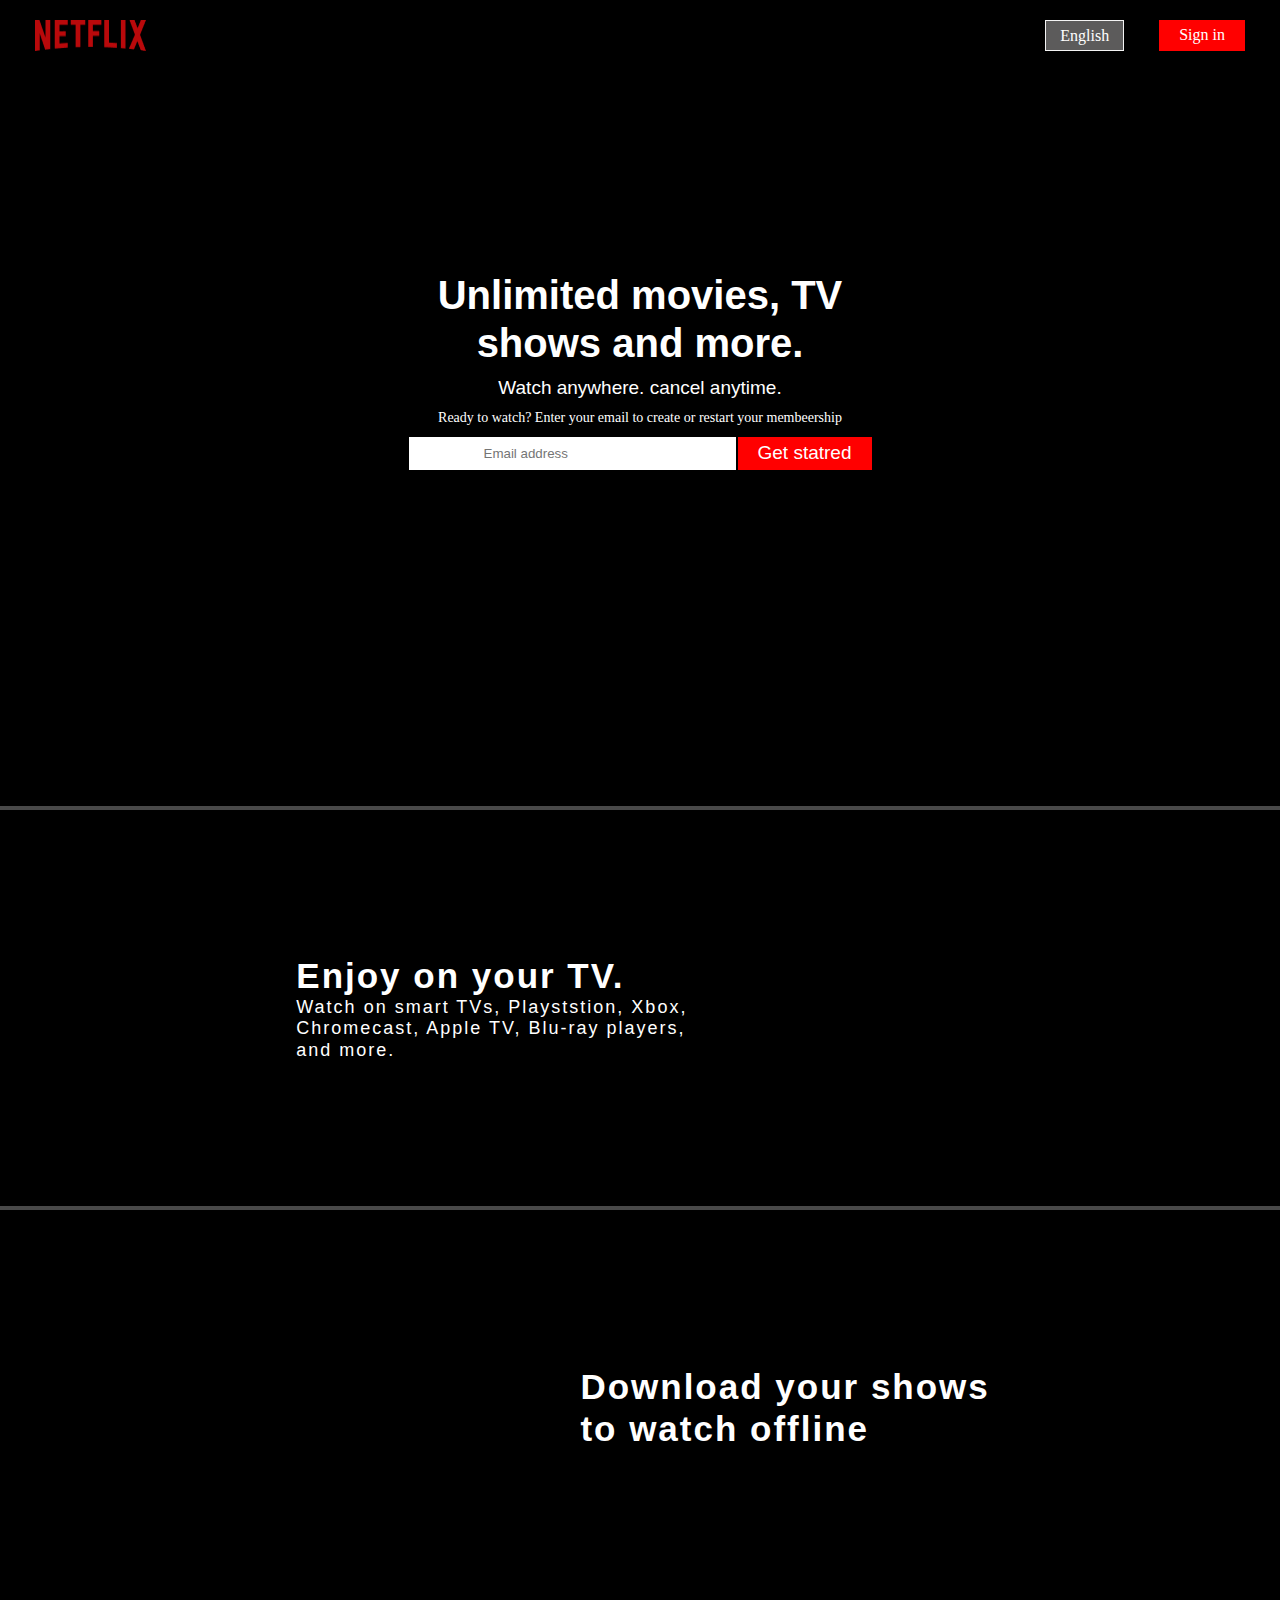
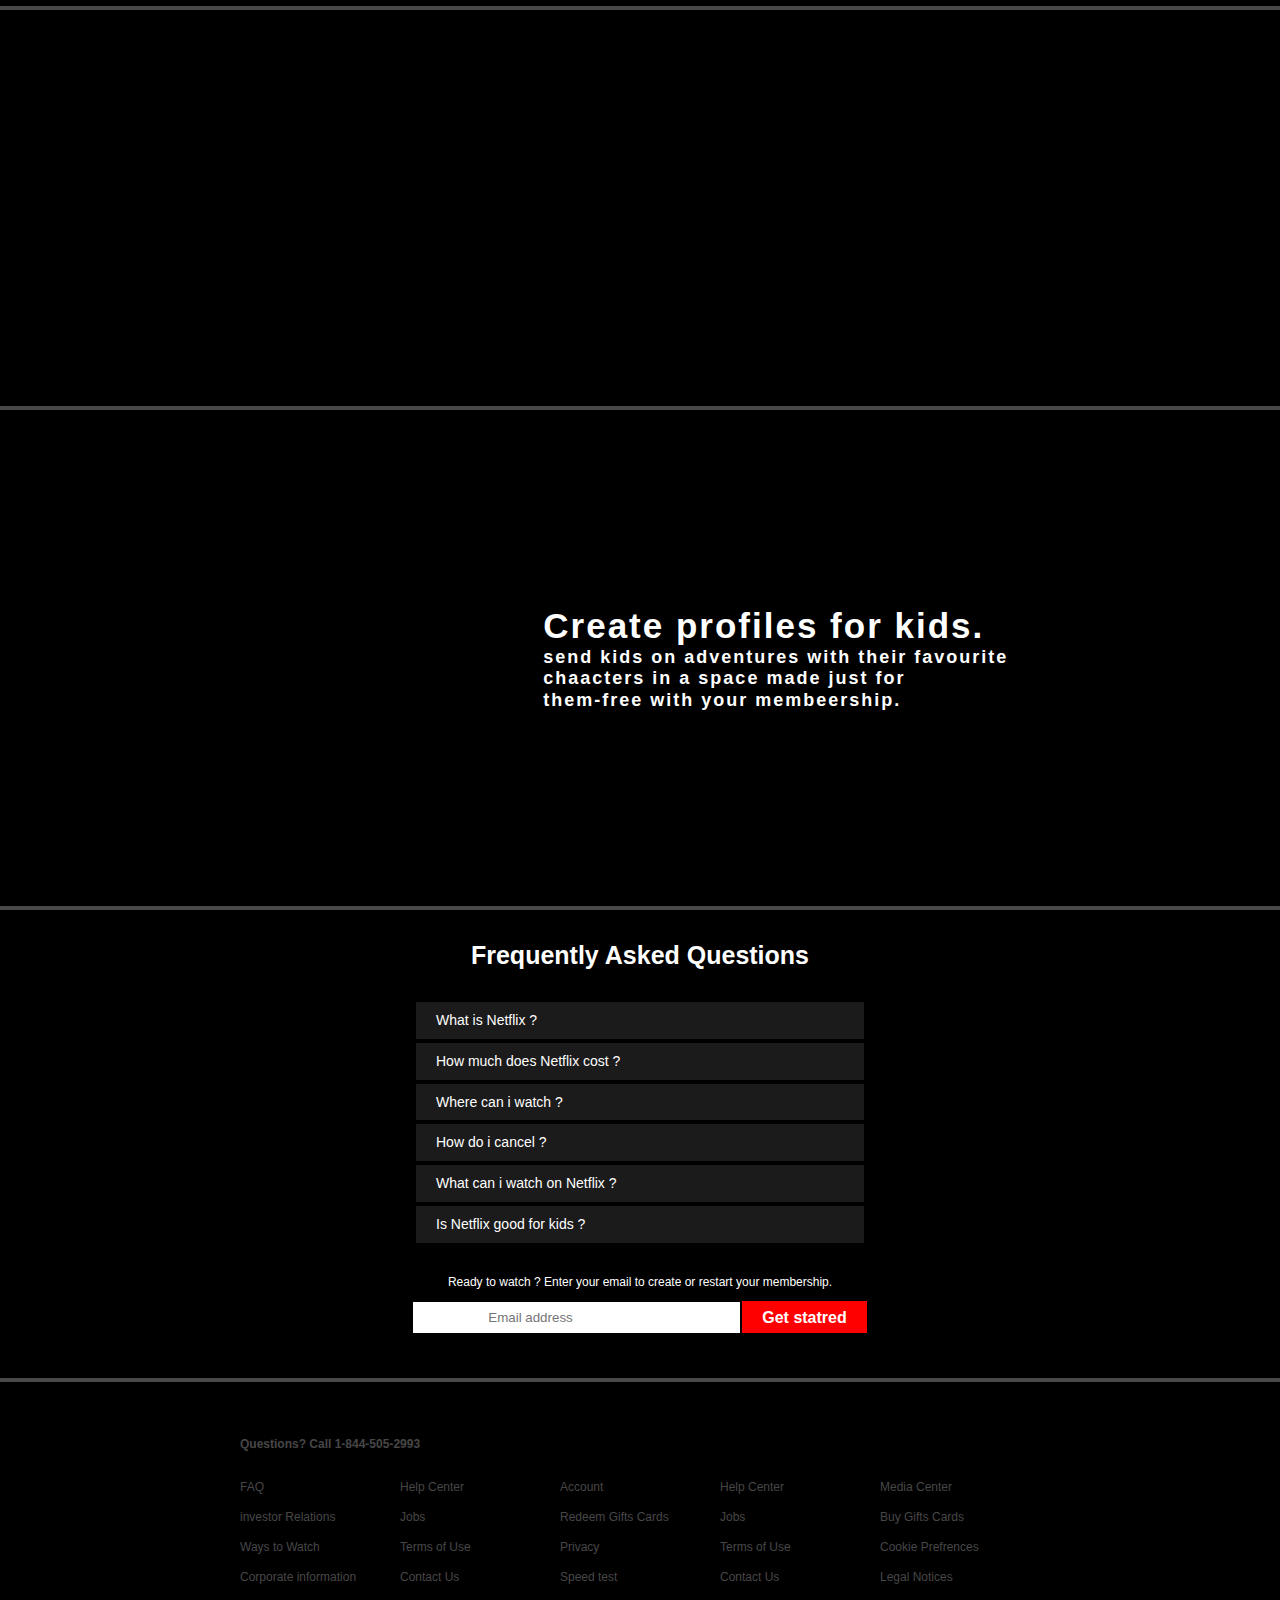
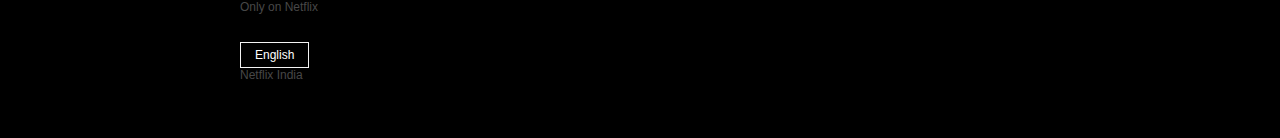
==== landing.html @ e970ce3b "i added new files" ====
<!DOCTYPE html>
<html lang="en">
<head>
    <meta charset="UTF-8">
    <meta name="viewport" content="width=device-width, initial-scale=1.0">
    <link rel="stylesheet" href="landing.css">
    <title>Document</title>
</head>
<body>
    <div class="container">
        <div class="background">
            <nav class="nav">

                <img src="images/NetflixLogoSvg.png" alt="" class="logo">
    
                <ul class="right-menu">
                    <li class="li1"><img src="landingpageimages/icon-park-outline_earth.png" alt=""><span class="lang">English</span><img src="landingpageimages/bi_caret-down-fill.png" alt=""></li>
                    <li class="li2">Sign in</li>
                </ul>
    
            </nav>

            <div class="hero">
                <h3 class="hero">Unlimited movies, TV <br> shows and more.</h3>
                <h4>Watch anywhere. cancel anytime.</h4>
                <p class="hero">Ready to watch? Enter your email to create or restart your membeership</p>
    
               <div class="input">
                <input type="text" placeholder="Email address" class="hero2">
                <h4>Get statred</h4>
               </div>
            </div>

        </div>

        <section>
            <div class="first-section">
                <div class="text">
                    <h2>Enjoy on your TV.</h2>
                    <h3>Watch on smart TVs, Playststion, Xbox, <br> Chromecast, Apple TV, Blu-ray players, <br> and more.</h3>
                </div>

                <div class="image"><img src="landingpageimages/Frame 6.png" alt=""></div>
            </div>

            <div class="second-section">
                <div class="image"><img src="landingpageimages/Frame.png" alt=""></div>
                <div class="text">
                    <h2>Download your shows <br> to watch offline</h2>
                </div>
            </div>

            <div class="third-section">
                <div class="image"><img src="landingpageimages/Frame (1).png" alt=""></div>
            </div>

            <div class="fourth-section">
                <div class="image"><img src="landingpageimages/Frame 7.png" alt=""></div>

                <div class="text">
                    <h2>Create profiles for kids.</h2>
                    <h3>send kids on adventures with their favourite <br>chaacters in a space made just  for <br> them-free with your membeership.</h3>
                </div>
            </div>
        </section>

        <section class="question">

            <p class="para">Frequently Asked Questions</p>

            <div class="questions">
                <div  class="quest1">
                    <h2>What is Netflix ? </h2>
                    <img src="landingpageimages/Vector (2).png" alt="" class="add">
                </div>

                <div class="quest1">
                    <h2>How much does Netflix cost ? </h2>
                    <img src="landingpageimages/Vector (2).png" alt="" class="add">
                </div>

                <div class="quest1">
                    <h2>Where can i watch ? </h2>
                    <img src="landingpageimages/Vector (2).png" alt="" class="add">
                </div>

                <div class="quest1">
                    <h2>How do i cancel ? </h2>
                    <img src="landingpageimages/Vector (2).png" alt="" class="add">
                </div>

                <div class="quest1">
                    <h2>What can i watch on Netflix ? </h2>
                    <img src="landingpageimages/Vector (2).png" alt="" class="add">
                </div>

                <div class="quest1">
                    <h2>Is Netflix good for kids ? </h2>
                    <img src="landingpageimages/Vector (2).png" alt="" class="add">
                </div>
            </div>

            <span>Ready to watch ? Enter your email to create or restart your membership.</span>

            <div class="input">
                <input type="text" placeholder="Email address" class="hero2">
                <h4>Get statred</h4>
               </div>

        </section>

        
    </div>

        <footer>
            <div class="call">
                <h4>Questions? Call 1-844-505-2993</h4>
            </div>

            <div class="enquiries">
                <ul>
                    <li><h3>FAQ</h3></li>
                    <li><a href="#">investor Relations</a></li>
                    <li><a href="#">Ways to Watch</a></li>
                    <li><a href="#">Corporate information</a></li>
                    <li><a href="#">Only on Netflix</a></li>
                </ul>
                <ul>
                    <li><h3>Help Center</h3></li>
                    <li><a href="#">Jobs</a></li>
                    <li><a href="#">Terms of Use</a></li>
                    <li><a href="#">Contact Us</a></li>
                </ul>
                <ul>
                    <li><h3>Account</h3></li>
                    <li><a href="#">Redeem Gifts Cards</a></li>
                    <li><a href="#">Privacy</a></li>
                    <li><a href="#">Speed test</a></li>
                </ul>
                <ul>
                    <li><h3>Help Center</h3></li>
                    <li><a href="#">Jobs</a></li>
                    <li><a href="#">Terms of Use</a></li>
                    <li><a href="#">Contact Us</a></li>
                </ul>
                <ul>
                    <li><h3>Media Center</h3></li>
                    <li><a href="#">Buy Gifts Cards</a></li>
                    <li><a href="#">Cookie Prefrences</a></li>
                    <li><a href="#">Legal Notices</a></li>
                </ul>  
            </div>
            <ul>
                <li class="li1"><img src="landingpageimages/icon-park-outline_earth.png" alt=""><span class="lang">English</span><img src="landingpageimages/bi_caret-down-fill.png" alt=""></li>
            </ul>
            

            <span class="foot">Netflix India</span>
        </footer>


        


    

    
</body>
</html>
---- landing.css ----
* {
    padding: 0;
    margin: 0;
    box-sizing: border-box;
}

body{
    background: #000;
    color: #fff;
    line-height: 1.2;
}

h2 {
    font-size: 35px;
}

h3 {
    font-size: 18px;
}

a {
    text-decoration: none;

}

ul {
    list-style: none;
}

.section {
    display: flex;
    justify-content: space-evenly;
    align-items: center;
    font-family: 'Segoe UI', Tahoma, Geneva, Verdana, sans-serif;
    letter-spacing: 2px;
    width: 100%;
    height: 400px;
    border-bottom: 4px solid #494949;

}
.nav {
    display: flex;
    justify-content: space-between;
    padding: 20px 35px;
    
    width: 100%;
    
 
}
.background {
    background: url(landingpageimages/image\ 1.png) no-repeat center center/cover;
    width: 100%;
    height: 90vh;
    border-bottom: 4px solid #494949;
}

.nav .right-menu {
    display: flex;
    gap: 35px;
}
.li1 {
    background: #5c5b5b;
    padding: 5px 10px;
    border: 1px solid #f4f4f4;
}

.li1 img {
    color: #fff;

}
span.lang {
    padding: 0 4px;
}

.li2 {
    background: red;
    padding: 5px 20px;
}

.li2:hover {
    opacity: 0.9;
}

nav {
    margin-bottom: 200px;
}

.hero {
    display: flex;
    flex-direction: column;
    justify-content: center;
    align-items: center;
    gap: 10px;
}

.hero h3 {
    font-size: 40px;
    font-family: 'Segoe UI', Tahoma, Geneva, Verdana, sans-serif;
    text-align: center;
}

.hero h4 {
    font-size: 19px;
    font-family: 'Segoe UI', Tahoma, Geneva, Verdana, sans-serif;
    font-weight: lighter;
}

.hero p {
    font-size: 14px;
}

.hero input {
    padding: 8px 75px;
    margin-right: 150px;
}

.hero input.hero2 {
    border: none;
    outline: none;
}
.hero .input {
    display: flex;
}

.hero .input h4 {
    display: flex;
    align-items: center;
    position: relative;
    background: red;
    padding: 5px 20px;
    margin-left: -148px;
}

.hero .input h4::before {
    content: url('landingpageimages/Vector\ \(1\).png');
    position: absolute;
    right: 5px;
    top: 8px;
}

.first-section {
    display: flex;
    justify-content: space-evenly;
    align-items: center;
    font-family: 'Segoe UI', Tahoma, Geneva, Verdana, sans-serif;
    letter-spacing: 2px;
    width: 100%;
    height: 400px;
    border-bottom: 4px solid #494949;
}

.first-section h2 {
    font-size: 35px;
}

.first-section h3 {
    font-size: 18px;
    font-weight: lighter;
}

.first-section img {
    width: 400px;
    margin-left: -100px;
}

.second-section {
    display: flex;
    justify-content: space-evenly;
    align-items: center;
    font-family: 'Segoe UI', Tahoma, Geneva, Verdana, sans-serif;
    letter-spacing: 2px;
    width: 100%;
    height: 400px;
    border-bottom: 4px solid #494949;

}

.third-section {
    display: flex;
    justify-content: space-evenly;
    align-items: center;
    font-family: 'Segoe UI', Tahoma, Geneva, Verdana, sans-serif;
    letter-spacing: 2px;
    width: 100%;
    height: 400px;
    border-bottom: 4px solid #494949;
}

.fourth-section {
    display: flex;
    justify-content: space-evenly;
    align-items: center;
    font-family: 'Segoe UI', Tahoma, Geneva, Verdana, sans-serif;
    letter-spacing: 2px;
    width: 100%;
    height: 500px;
    border-bottom: 4px solid #494949;
}

section.question {
    display: flex;
    flex-direction: column;
    align-items: center;
    font-family: 'Segoe UI', Tahoma, Geneva, Verdana, sans-serif;
}

section .questions {
    display: flex;
    flex-direction: column;
}
.question p {
    font-size: 25px;
    padding: 30px 0;
    font-weight: bolder;
}

.quest1 {
    display: flex;
    justify-content: space-between;
    width: 28rem;
    margin: 2px 0;
    padding: 10px 20px;
    background: #1b1b1b;

}

.quest1 img {
    width: 15px;
    height: 15px;
}
.quest1 h2 {
    font-size: 14px;
    font-weight: lighter;
}
.question span {
    font-size: 12px;
    padding: 30px 0 2px;
}
.question input {
    padding: 8px 75px;
    margin-right: 150px;
}

.question input {
    border: none;
    outline: none;
}
.question .input {
    display: flex;
    align-items: center;
    justify-content: center;
    padding: 10px 0 45px;
    border-bottom: 4px solid #494949;
    width: 100%;
}

.question .input h4 {
    display: flex;
    align-items: center;
    position: relative;
    background: red;
    padding: 6.5px 20px;
    margin-left: -148px;
}

.question .input h4::before {
    content: url('landingpageimages/Vector\ \(1\).png');
    position: absolute;
    right: 5px;
    top: 8px;
}

footer {
    max-width: 800px;
    margin: 0 auto;
    background-color: #000;
    font-size: 12px;
    font-family: 'Segoe UI', Tahoma, Geneva, Verdana, sans-serif;
    padding: 55px 0;
    color: #474747;
}
footer .call {
}

footer h3 {
    font-size: 12px;
    font-weight: 400;
}

footer a {
    color: #474747 ;
}

footer .enquiries {
    color: #474747;
    margin: 0 auto;
    max-width: 800px;
    display: grid;
    grid-template-columns: repeat(5, 1fr);
    grid-column: 10px;
    align-items: flex-start;
    justify-content: center;
    margin: 20px 0;
}

.enquiries li {
    line-height: 2.5;
}

footer .li1 {
    background-color: #000;
    color: #fff;
    width: fit-content;
}
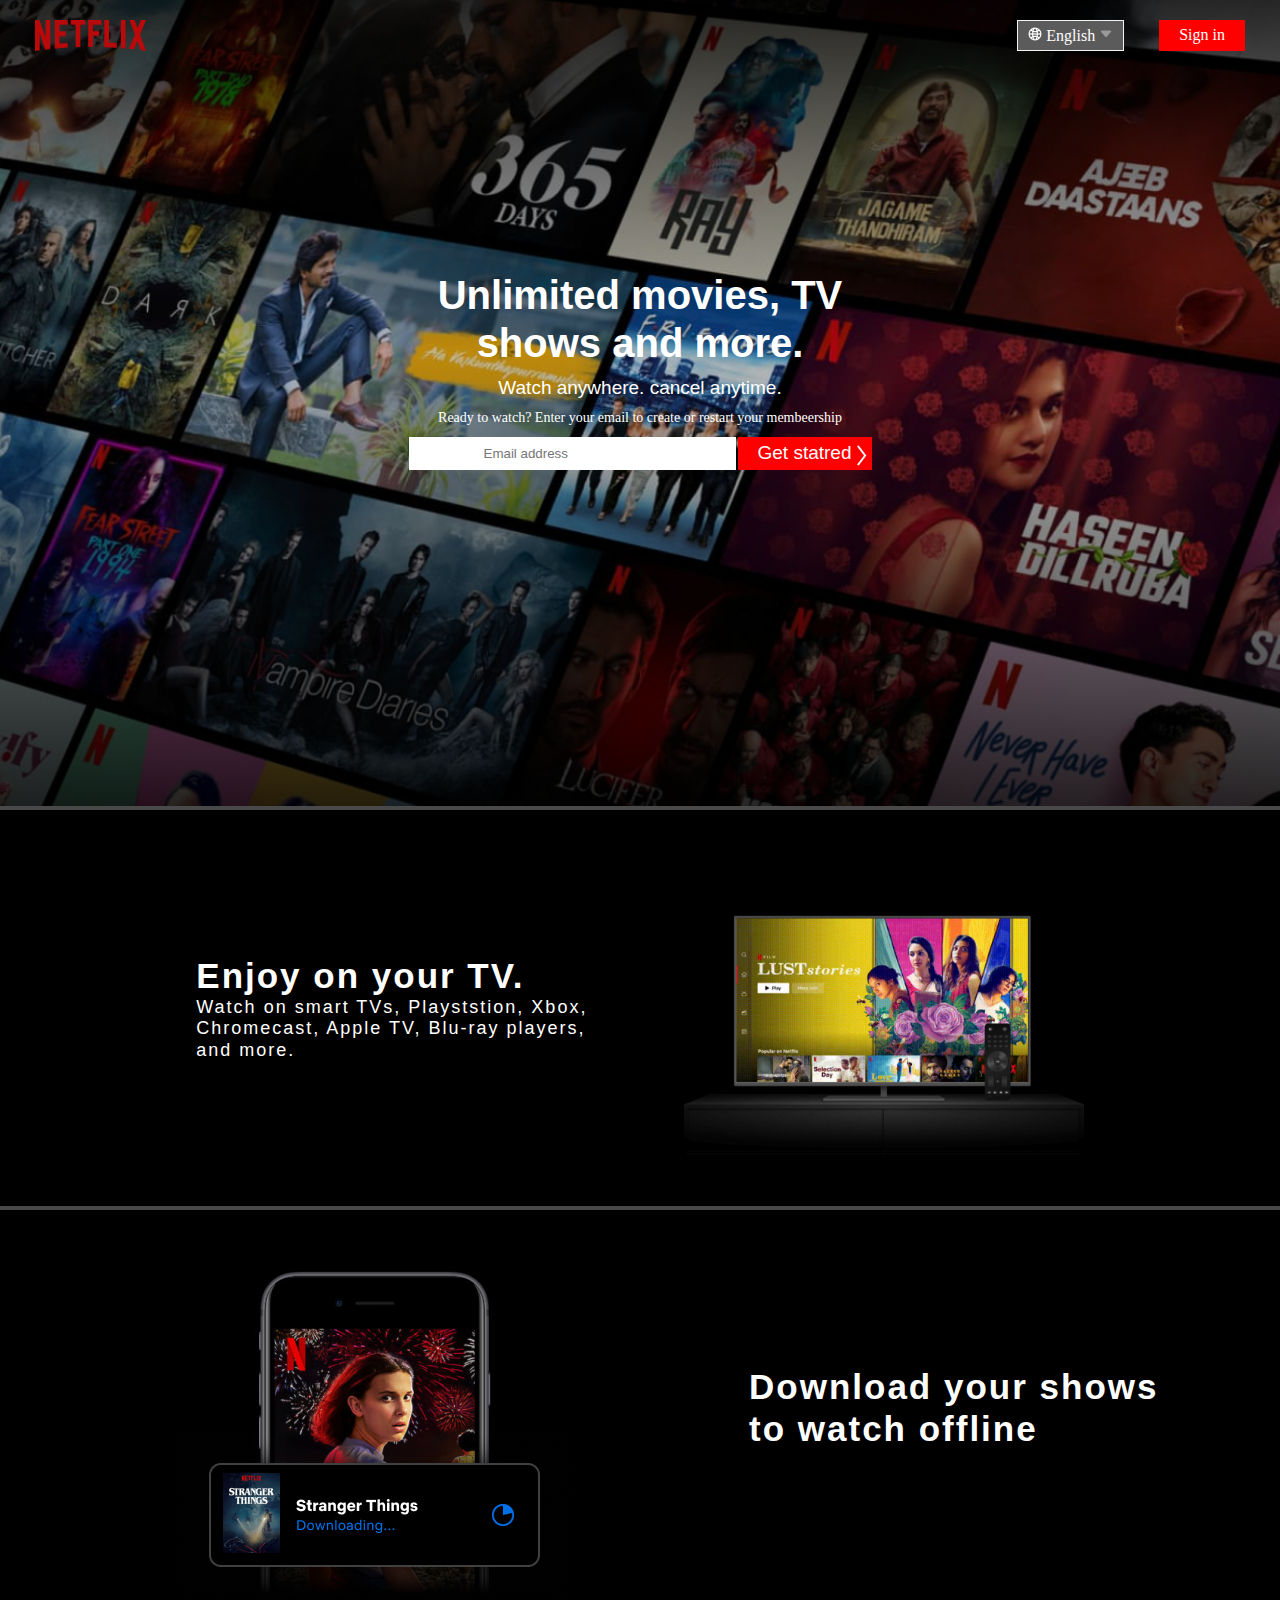
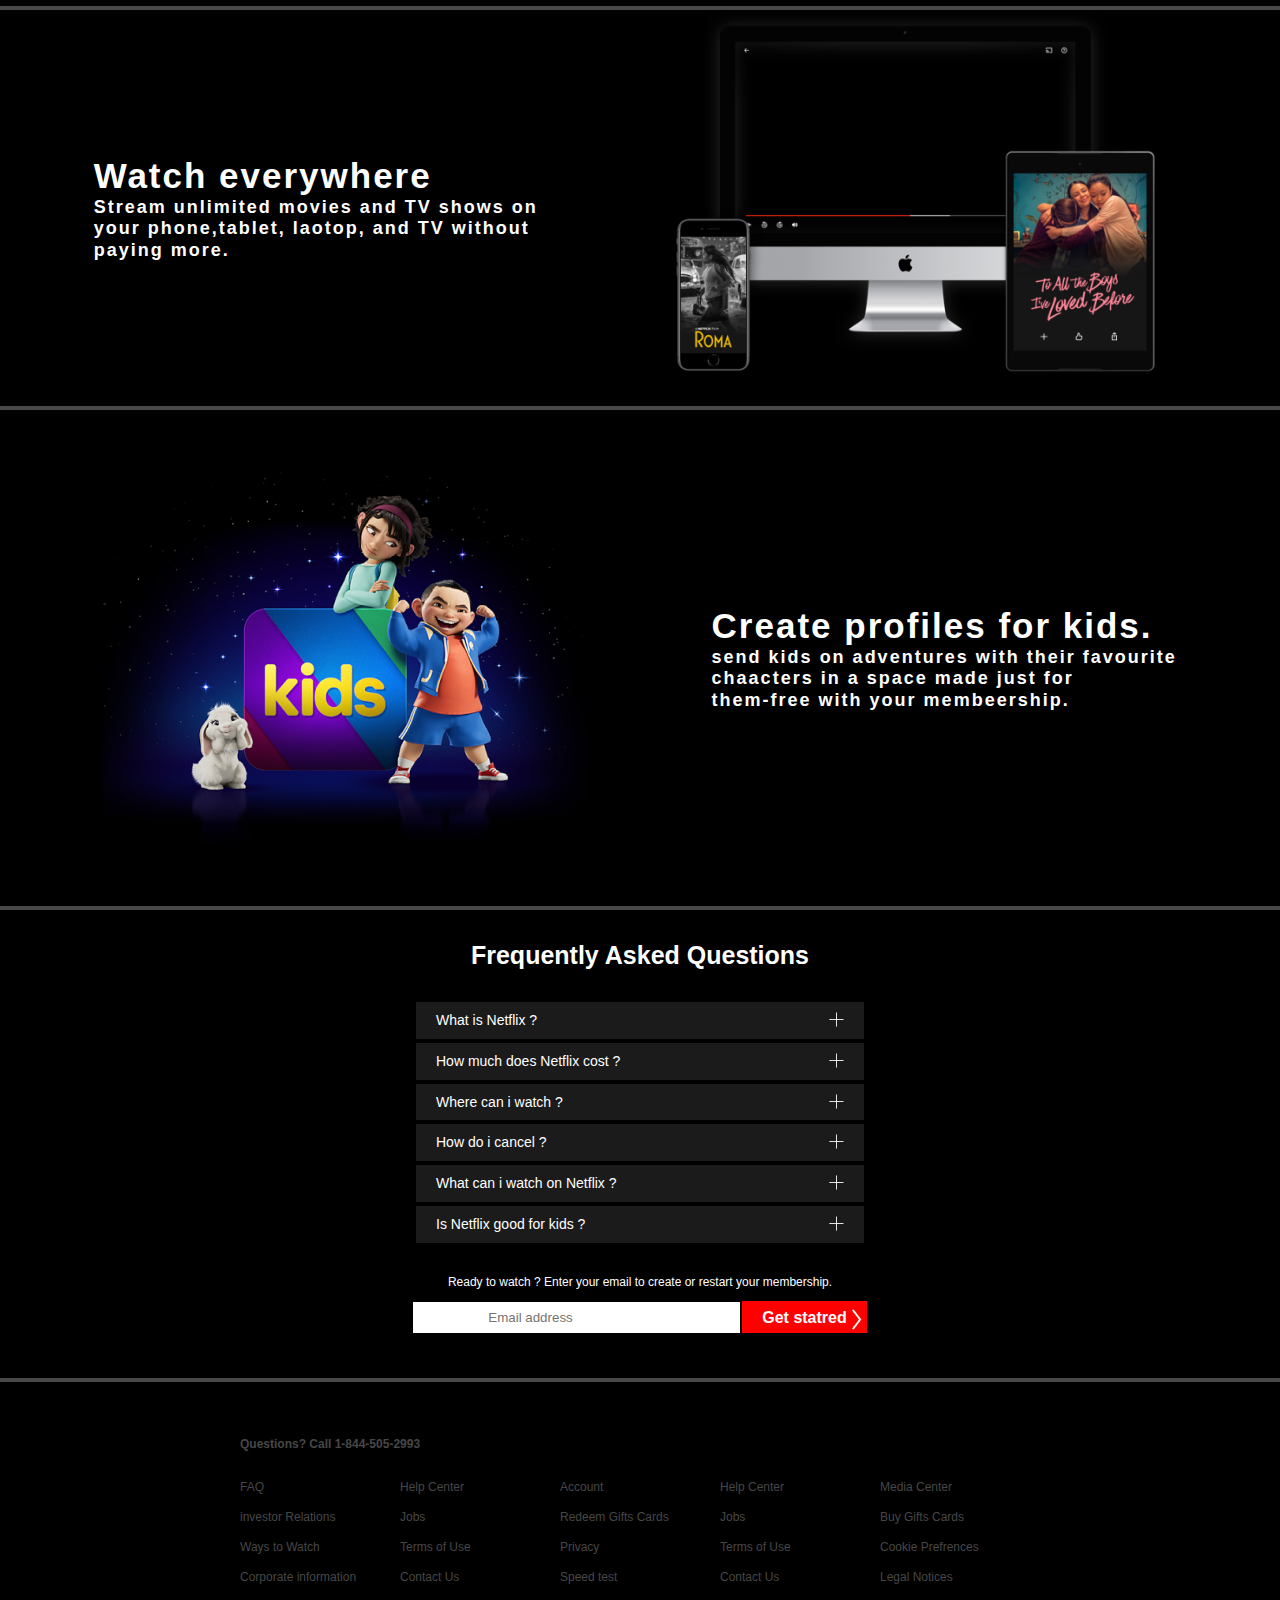
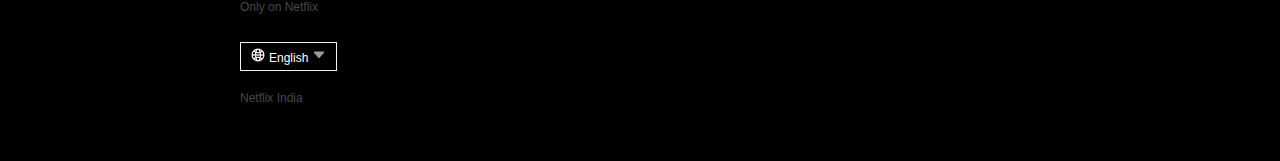
==== commit 0804fa7a: "i updated the previous files and i also added new files and an image folder for the sign in page" ====
--- a/landing.html
+++ b/landing.html
@@ -51,7 +51,11 @@
             </div>
 
             <div class="third-section">
-                <div class="image"><img src="landingpageimages/Frame (1).png" alt=""></div>
+                <div class="text">
+                    <h2>Watch everywhere</h2>
+                    <h3>Stream unlimited movies and TV shows on <br>your phone,tablet, laotop, and TV without <br> paying more.</h3>
+                </div>
+                <div class="image"><img src="landingpageimages/Rectangle2.png" alt=""></div>
             </div>
 
             <div class="fourth-section">
@@ -155,15 +159,7 @@
             </ul>
             
 
-            <span class="foot">Netflix India</span>
+            <div class="foot">Netflix India</div>
         </footer>
-
-
-        
-
-
-    
-
-    
 </body>
 </html>--- a/landing.css
+++ b/landing.css
@@ -312,3 +312,7 @@
     color: #fff;
     width: fit-content;
 }
+
+footer .foot {
+    margin-top: 20px;
+}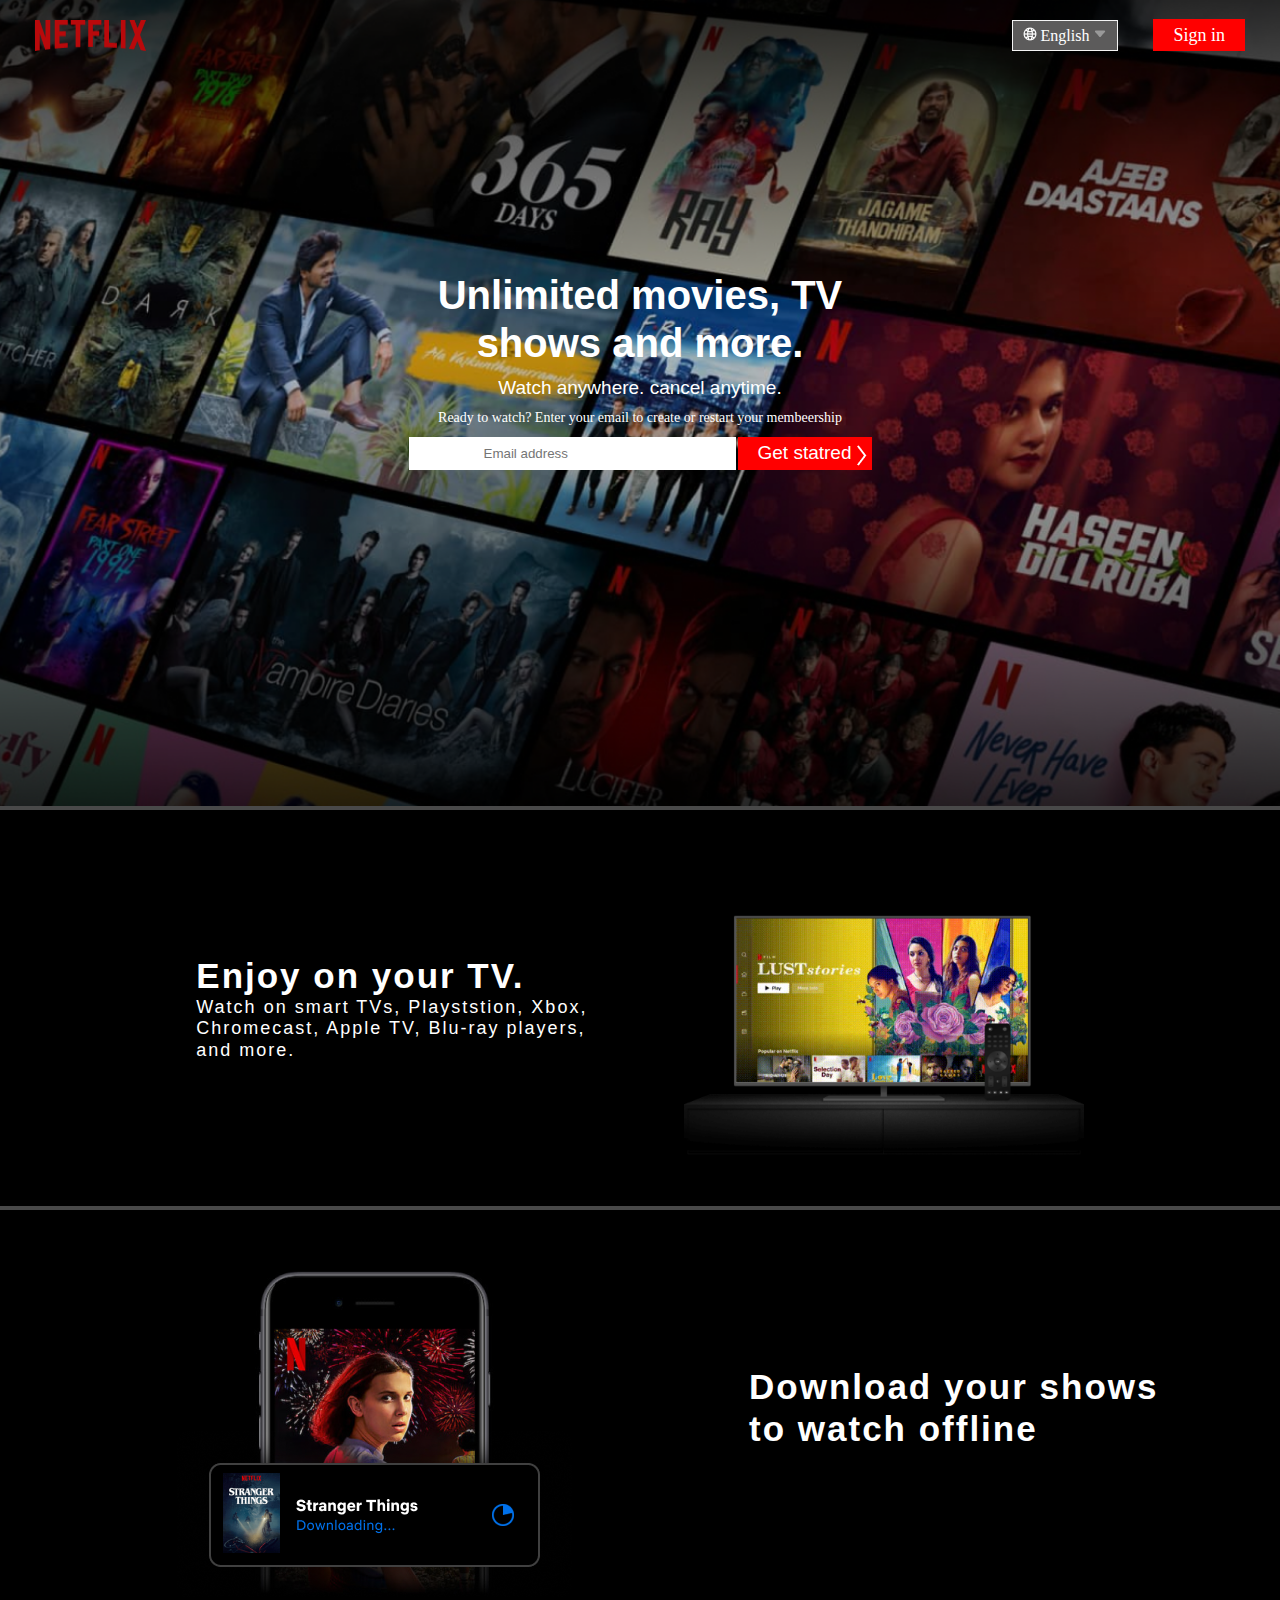
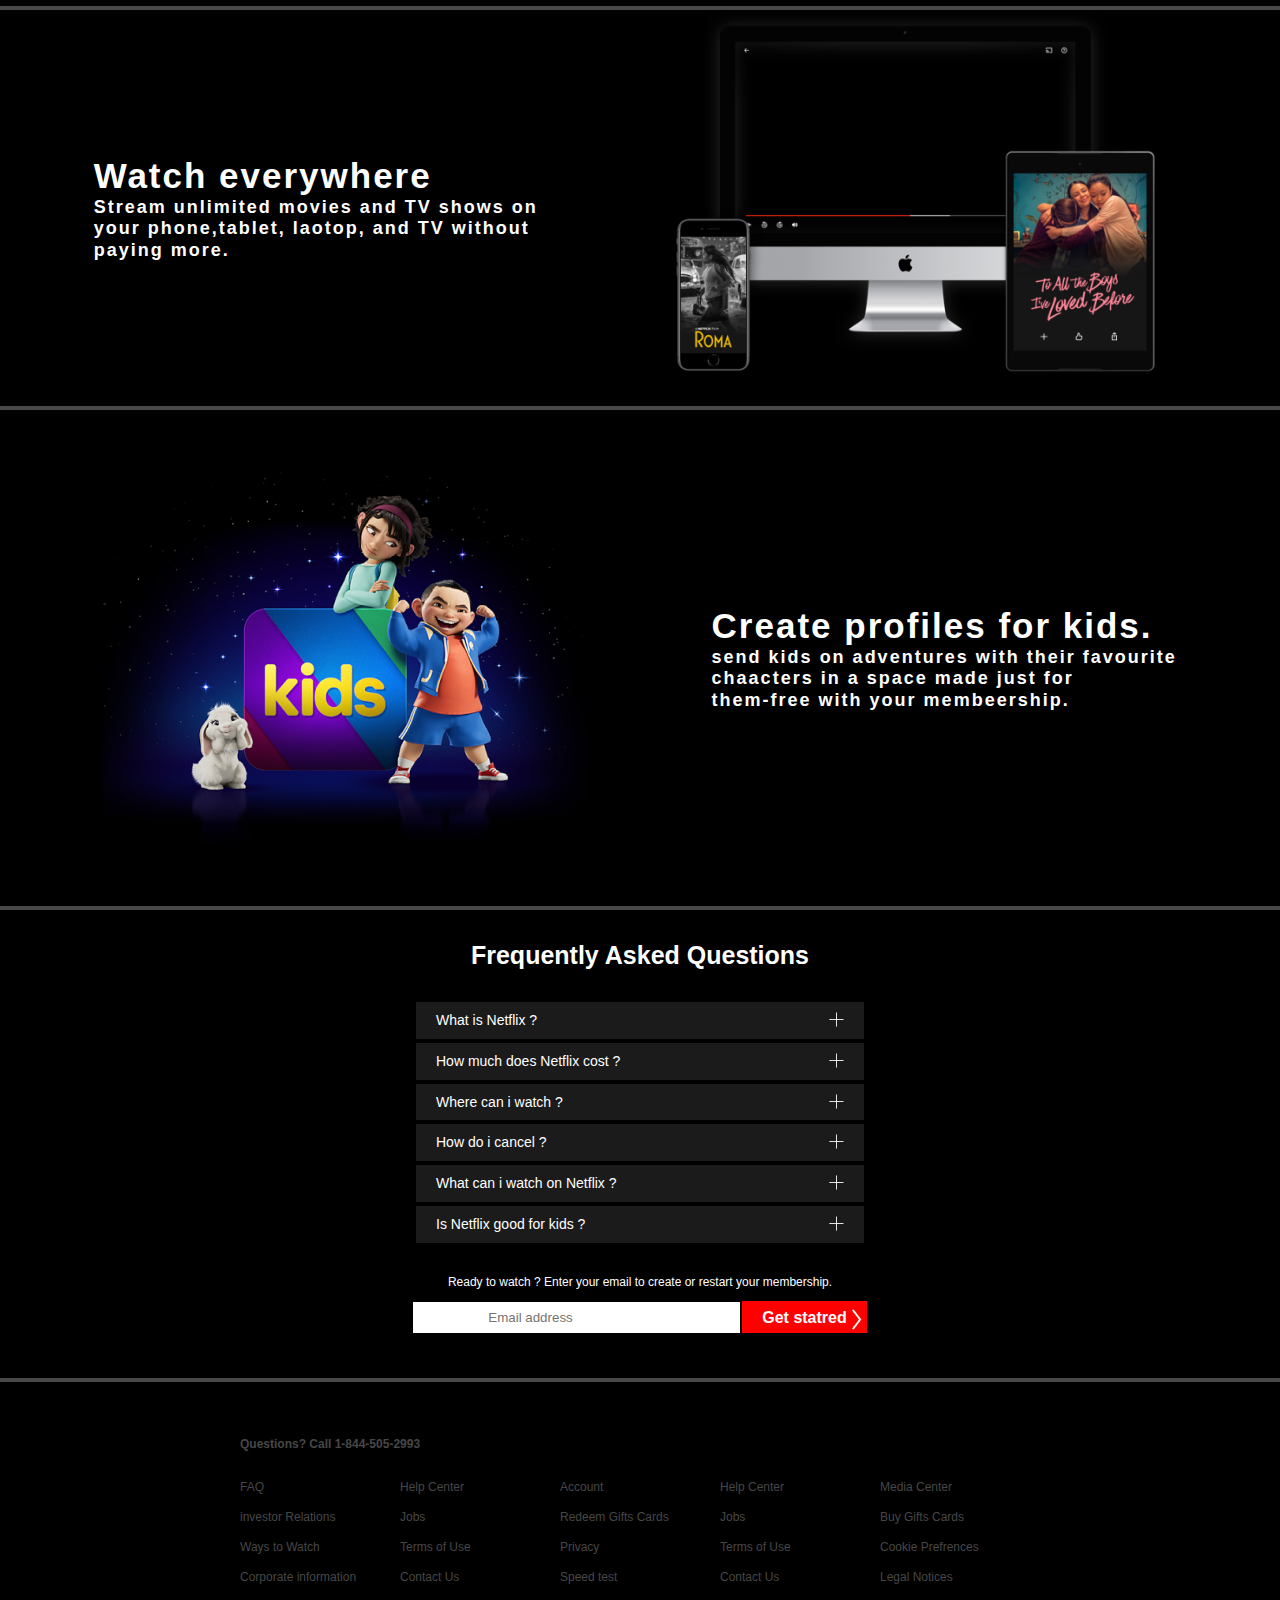
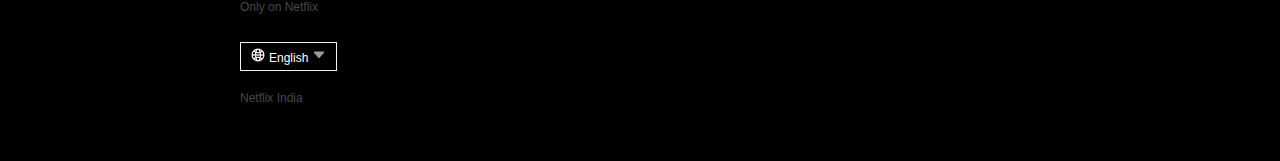
==== commit 91a160ea: "added a gitignore file and updated some files" ====
--- a/landing.html
+++ b/landing.html
@@ -15,7 +15,7 @@
     
                 <ul class="right-menu">
                     <li class="li1"><img src="landingpageimages/icon-park-outline_earth.png" alt=""><span class="lang">English</span><img src="landingpageimages/bi_caret-down-fill.png" alt=""></li>
-                    <li class="li2">Sign in</li>
+                    <li class="li2"><a href="sign in.html">Sign in</a></li>
                 </ul>
     
             </nav>
--- a/landing.css
+++ b/landing.css
@@ -56,6 +56,7 @@
 
 .nav .right-menu {
     display: flex;
+    align-items: center;
     gap: 35px;
 }
 .li1 {
@@ -72,9 +73,11 @@
     padding: 0 4px;
 }
 
-.li2 {
+.li2 a {
+    font-size: 18px;
     background: red;
-    padding: 5px 20px;
+    padding: 6px 20px;
+    color: #fff;
 }
 
 .li2:hover {
@@ -279,8 +282,7 @@
     padding: 55px 0;
     color: #474747;
 }
-footer .call {
-}
+
 
 footer h3 {
     font-size: 12px;
